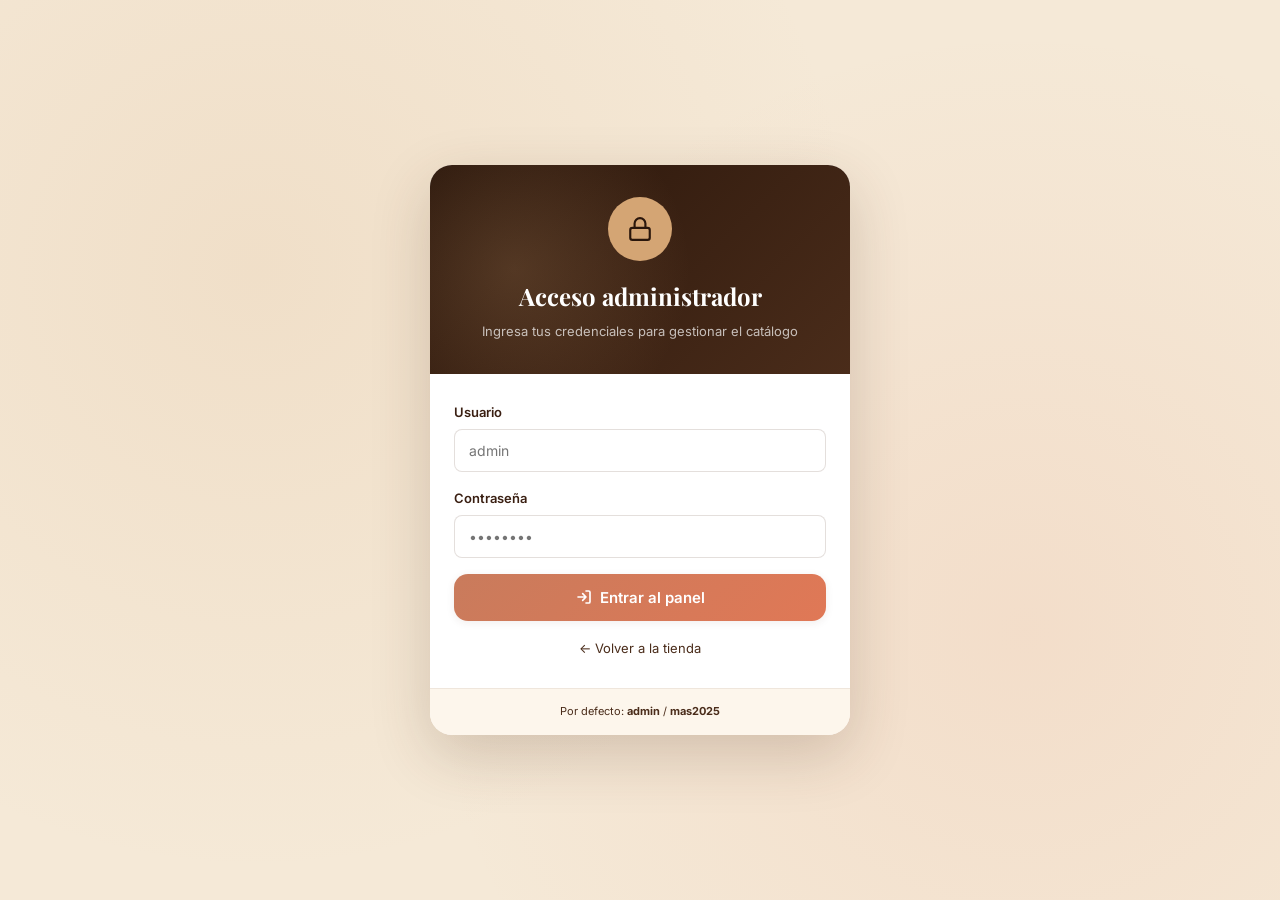
==== admin.html @ 2a743d91 "Initial commit via Netlify [skip ci]" ====
<!DOCTYPE html>
<html lang="es">
<head>
<meta charset="UTF-8" />
<meta name="viewport" content="width=device-width, initial-scale=1.0" />
<title>Admin · ¡MAS!</title>
<link rel="preconnect" href="https://fonts.googleapis.com">
<link rel="preconnect" href="https://fonts.gstatic.com" crossorigin>
<link href="https://fonts.googleapis.com/css2?family=Playfair+Display:wght@500;600;700;800&family=Inter:wght@300;400;500;600;700&display=swap" rel="stylesheet">
<link rel="stylesheet" href="css/styles.css">
<link rel="stylesheet" href="css/admin.css">
</head>
<body>

<!-- LOGIN SCREEN -->
<div class="login-screen" id="loginScreen">
  <div class="login-card">
    <div class="login-header">
      <div class="login-icon">
        <svg width="26" height="26" viewBox="0 0 24 24" fill="none" stroke="currentColor" stroke-width="2" stroke-linecap="round" stroke-linejoin="round">
          <rect width="18" height="11" x="3" y="11" rx="2" ry="2"/><path d="M7 11V7a5 5 0 0 1 10 0v4"/>
        </svg>
      </div>
      <h3>Acceso administrador</h3>
      <p>Ingresa tus credenciales para gestionar el catálogo</p>
    </div>
    <div class="login-body">
      <div class="form-group">
        <label class="form-label">Usuario</label>
        <input type="text" class="form-input" id="loginUser" placeholder="admin" autocomplete="username" />
        <div class="form-error">Usuario incorrecto.</div>
      </div>
      <div class="form-group">
        <label class="form-label">Contraseña</label>
        <input type="password" class="form-input" id="loginPass" placeholder="••••••••" autocomplete="current-password" />
        <div class="form-error">Contraseña incorrecta.</div>
      </div>
      <button class="btn-primary" style="width:100%; justify-content:center;" id="loginBtn">
        <svg width="16" height="16" viewBox="0 0 24 24" fill="none" stroke="currentColor" stroke-width="2.5" stroke-linecap="round" stroke-linejoin="round">
          <path d="M15 3h4a2 2 0 0 1 2 2v14a2 2 0 0 1-2 2h-4M10 17l5-5-5-5M15 12H3"/>
        </svg>
        Entrar al panel
      </button>
      <div style="text-align:center; margin-top:14px;">
        <a href="index.html" class="back-to-store">← Volver a la tienda</a>
      </div>
    </div>
    <div class="login-footer">
      <p>Por defecto: <strong>admin</strong> / <strong>mas2025</strong></p>
    </div>
  </div>
</div>

<!-- ADMIN PANEL -->
<div class="admin-app" id="adminApp" style="display:none;">
  <div class="admin-topbar">
    <div class="admin-topbar-title">
      <svg width="24" height="24" viewBox="0 0 24 24" fill="none" stroke="currentColor" stroke-width="2" stroke-linecap="round" stroke-linejoin="round">
        <path d="M12.22 2h-.44a2 2 0 0 0-2 2v.18a2 2 0 0 1-1 1.73l-.43.25a2 2 0 0 1-2 0l-.15-.08a2 2 0 0 0-2.73.73l-.22.38a2 2 0 0 0 .73 2.73l.15.1a2 2 0 0 1 1 1.72v.51a2 2 0 0 1-1 1.74l-.15.09a2 2 0 0 0-.73 2.73l.22.38a2 2 0 0 0 2.73.73l.15-.08a2 2 0 0 1 2 0l.43.25a2 2 0 0 1 1 1.73V20a2 2 0 0 0 2 2h.44a2 2 0 0 0 2-2v-.18a2 2 0 0 1 1-1.73l.43-.25a2 2 0 0 1 2 0l.15.08a2 2 0 0 0 2.73-.73l.22-.39a2 2 0 0 0-.73-2.73l-.15-.08a2 2 0 0 1-1-1.74v-.5a2 2 0 0 1 1-1.74l.15-.09a2 2 0 0 0 .73-2.73l-.22-.38a2 2 0 0 0-2.73-.73l-.15.08a2 2 0 0 1-2 0l-.43-.25a2 2 0 0 1-1-1.73V4a2 2 0 0 0-2-2z"/>
        <circle cx="12" cy="12" r="3"/>
      </svg>
      <h2>Administración</h2><span>¡MAS!</span>
    </div>
    <div class="admin-topbar-actions">
      <a href="index.html" class="admin-btn-ghost" title="Ver tienda">
        <svg width="14" height="14" viewBox="0 0 24 24" fill="none" stroke="currentColor" stroke-width="2" stroke-linecap="round" stroke-linejoin="round">
          <path d="M15 3h6v6M14 10l7-7M9 21H3v-6M10 14l-7 7"/>
        </svg>
        Ver tienda
      </a>
      <button class="admin-btn-ghost" onclick="exportData()" title="Exportar catálogo">
        <svg width="14" height="14" viewBox="0 0 24 24" fill="none" stroke="currentColor" stroke-width="2" stroke-linecap="round" stroke-linejoin="round">
          <path d="M21 15v4a2 2 0 0 1-2 2H5a2 2 0 0 1-2-2v-4M7 10l5 5 5-5M12 15V3"/>
        </svg>
        Exportar
      </button>
      <button class="admin-btn-ghost" onclick="doLogout()">
        <svg width="14" height="14" viewBox="0 0 24 24" fill="none" stroke="currentColor" stroke-width="2" stroke-linecap="round" stroke-linejoin="round">
          <path d="M9 21H5a2 2 0 0 1-2-2V5a2 2 0 0 1 2-2h4M16 17l5-5-5-5M21 12H9"/>
        </svg>
        Salir
      </button>
    </div>
  </div>

  <div class="admin-body">
    <div class="admin-container">
      <div class="admin-tabs">
        <button class="admin-tab active" data-tab="products" onclick="switchAdminTab('products')">
          <svg width="14" height="14" viewBox="0 0 24 24" fill="none" stroke="currentColor" stroke-width="2" stroke-linecap="round" stroke-linejoin="round">
            <path d="m7.5 4.27 9 5.15M21 8a2 2 0 0 0-1-1.73l-7-4a2 2 0 0 0-2 0l-7 4A2 2 0 0 0 3 8v8a2 2 0 0 0 1 1.73l7 4a2 2 0 0 0 2 0l7-4A2 2 0 0 0 21 16ZM3.3 7 12 12l8.7-5M12 22V12"/>
          </svg>
          Catálogo
        </button>
        <button class="admin-tab" data-tab="sections" onclick="switchAdminTab('sections')">
          <svg width="14" height="14" viewBox="0 0 24 24" fill="none" stroke="currentColor" stroke-width="2" stroke-linecap="round" stroke-linejoin="round">
            <path d="M3 6h18M3 12h18M3 18h18"/>
          </svg>
          Secciones
        </button>
        <button class="admin-tab" data-tab="settings" onclick="switchAdminTab('settings')">
          <svg width="14" height="14" viewBox="0 0 24 24" fill="none" stroke="currentColor" stroke-width="2" stroke-linecap="round" stroke-linejoin="round">
            <path d="M12.22 2h-.44a2 2 0 0 0-2 2v.18a2 2 0 0 1-1 1.73l-.43.25a2 2 0 0 1-2 0l-.15-.08a2 2 0 0 0-2.73.73l-.22.38a2 2 0 0 0 .73 2.73l.15.1a2 2 0 0 1 1 1.72v.51a2 2 0 0 1-1 1.74l-.15.09a2 2 0 0 0-.73 2.73l.22.38a2 2 0 0 0 2.73.73l.15-.08a2 2 0 0 1 2 0l.43.25a2 2 0 0 1 1 1.73V20a2 2 0 0 0 2 2h.44a2 2 0 0 0 2-2v-.18a2 2 0 0 1 1-1.73l.43-.25a2 2 0 0 1 2 0l.15.08a2 2 0 0 0 2.73-.73l.22-.39a2 2 0 0 0-.73-2.73l-.15-.08a2 2 0 0 1-1-1.74v-.5a2 2 0 0 1 1-1.74l.15-.09a2 2 0 0 0 .73-2.73l-.22-.38a2 2 0 0 0-2.73-.73l-.15.08a2 2 0 0 1-2 0l-.43-.25a2 2 0 0 1-1-1.73V4a2 2 0 0 0-2-2z"/>
            <circle cx="12" cy="12" r="3"/>
          </svg>
          Configuración
        </button>
      </div>

      <!-- TAB: PRODUCTS -->
      <div class="admin-tab-content" id="tab-products">
        <div class="admin-section-header">
          <div>
            <h3>Catálogo de productos</h3>
            <p id="productsCount">0 productos en total</p>
          </div>
          <div style="display:flex; gap:8px; align-items:center; flex-wrap:wrap;">
            <div class="admin-search">
              <svg width="14" height="14" viewBox="0 0 24 24" fill="none" stroke="currentColor" stroke-width="2" stroke-linecap="round" stroke-linejoin="round">
                <circle cx="11" cy="11" r="8"/><path d="m21 21-4.3-4.3"/>
              </svg>
              <input type="text" id="adminSearch" placeholder="Buscar..." oninput="renderAdminProducts()" />
            </div>
            <button class="btn-primary" onclick="openEditModal()">
              <svg width="16" height="16" viewBox="0 0 24 24" fill="none" stroke="currentColor" stroke-width="2.5" stroke-linecap="round" stroke-linejoin="round">
                <path d="M5 12h14M12 5v14"/>
              </svg>
              Nuevo producto
            </button>
          </div>
        </div>
        <div class="admin-products" id="adminProducts"></div>
      </div>

      <!-- TAB: SECTIONS -->
      <div class="admin-tab-content" id="tab-sections" style="display:none;">
        <div class="admin-section-header">
          <div>
            <h3>Secciones del catálogo</h3>
            <p>Organiza tus productos por secciones</p>
          </div>
        </div>
        <div class="sections-list" id="sectionsList"></div>
      </div>

      <!-- TAB: SETTINGS -->
      <div class="admin-tab-content" id="tab-settings" style="display:none;">
        <div class="admin-section-header">
          <div>
            <h3>Configuración</h3>
            <p>Gestiona las credenciales y datos del negocio</p>
          </div>
        </div>

        <div class="settings-card">
          <h4>Datos del negocio</h4>
          <div class="form-row">
            <div class="form-group">
              <label class="form-label">Nombre</label>
              <input type="text" class="form-input" id="bizName" />
            </div>
            <div class="form-group">
              <label class="form-label">Teléfono WhatsApp (con código país)</label>
              <input type="text" class="form-input" id="bizWhatsApp" placeholder="5351234567" />
            </div>
          </div>
          <div class="form-row">
            <div class="form-group">
              <label class="form-label">Zona de entrega</label>
              <input type="text" class="form-input" id="bizZone" />
            </div>
            <div class="form-group">
              <label class="form-label">Tarifa de envío (CUP)</label>
              <input type="number" class="form-input" id="bizDelivery" />
            </div>
          </div>
          <div class="form-group">
            <label class="form-label">Dirección</label>
            <input type="text" class="form-input" id="bizAddress" />
          </div>
          <button class="btn-primary" onclick="saveBusiness()">Guardar datos</button>
        </div>

        <div class="settings-card">
          <h4>Seguridad</h4>
          <div class="form-row">
            <div class="form-group">
              <label class="form-label">Usuario administrador</label>
              <input type="text" class="form-input" id="adminUser" />
            </div>
            <div class="form-group">
              <label class="form-label">Nueva contraseña</label>
              <input type="password" class="form-input" id="adminPass" placeholder="Deja vacío para no cambiar" />
            </div>
          </div>
          <button class="btn-primary" onclick="saveSecurity()">Guardar cambios</button>
        </div>

        <div class="settings-card danger">
          <h4>Zona peligrosa</h4>
          <p>Restablecer el catálogo a los productos originales eliminará todos los cambios que hayas hecho.</p>
          <button class="admin-btn-action delete" style="max-width:280px; padding:12px 16px;" onclick="resetCatalog()">
            <svg width="14" height="14" viewBox="0 0 24 24" fill="none" stroke="currentColor" stroke-width="2" stroke-linecap="round" stroke-linejoin="round">
              <path d="M3 6h18M19 6v14a2 2 0 0 1-2 2H7a2 2 0 0 1-2-2V6m3 0V4a2 2 0 0 1 2-2h4a2 2 0 0 1 2 2v2"/>
            </svg>
            Restablecer catálogo original
          </button>
        </div>
      </div>
    </div>
  </div>
</div>

<!-- EDIT PRODUCT MODAL -->
<div class="modal-backdrop edit-modal" id="editModal">
  <div class="modal" onclick="event.stopPropagation()">
    <div class="edit-header">
      <h3 id="editTitle">Editar producto</h3>
      <button class="modal-close" onclick="closeEditModal()" style="position:static; background:var(--cream-100);">×</button>
    </div>
    <div class="edit-body">
      <input type="hidden" id="editId" />

      <div class="form-group">
        <label class="form-label">Nombre del producto *</label>
        <input type="text" class="form-input" id="editName" placeholder="Ej: Croquetas de pollo" />
        <div class="form-error">El nombre es obligatorio.</div>
      </div>

      <div class="form-row">
        <div class="form-group">
          <label class="form-label">Sección *</label>
          <select class="form-select" id="editSection"></select>
        </div>
        <div class="form-group">
          <label class="form-label">Tipo *</label>
          <select class="form-select" id="editType">
            <option value="sin_freir">Sin freír (para preparar en casa)</option>
            <option value="preparado">Preparado (listo para comer)</option>
          </select>
        </div>
      </div>

      <div class="form-row">
        <div class="form-group">
          <label class="form-label">Categoría *</label>
          <input type="text" class="form-input" id="editCategory" list="categoryList" placeholder="Ej: Croquetas (10 unid)" />
          <datalist id="categoryList"></datalist>
          <div class="form-error">La categoría es obligatoria.</div>
        </div>
        <div class="form-group">
          <label class="form-label">Unidad *</label>
          <input type="text" class="form-input" id="editUnit" placeholder="Ej: 10 unidades" />
          <div class="form-error">La unidad es obligatoria.</div>
        </div>
      </div>

      <div class="form-group">
        <label class="form-label">Precio (CUP) *</label>
        <input type="number" class="form-input" id="editPrice" min="0" step="1" placeholder="0" />
        <div class="form-error">El precio debe ser mayor a 0.</div>
      </div>

      <div class="form-group">
        <label class="form-label">Ícono</label>
        <div class="emoji-picker" id="emojiPicker"></div>
      </div>

      <div style="display:flex; gap:10px; margin-top:8px;">
        <button class="btn-primary" style="flex:1; background:var(--brown-700);" onclick="closeEditModal()">Cancelar</button>
        <button class="btn-primary" style="flex:1.4;" onclick="saveEditProduct()">
          <svg width="16" height="16" viewBox="0 0 24 24" fill="none" stroke="currentColor" stroke-width="2.5" stroke-linecap="round" stroke-linejoin="round">
            <path d="M20 6 9 17l-5-5"/>
          </svg>
          Guardar
        </button>
      </div>
    </div>
  </div>
</div>

<div class="toast" id="toast"></div>

<script src="js/config.js"></script>
<script src="js/utils.js"></script>
<script src="js/admin.js"></script>

</body>
</html>
---- css/styles.css ----
/* ============ RESET & VARIABLES ============ */
*, *::before, *::after { box-sizing: border-box; margin: 0; padding: 0; }
:root {
  --cream-50: #fdf6ec;
  --cream-100: #f8ead7;
  --cream-200: #f0d9b8;
  --sand: #e8c9a0;
  --terracotta: #c97b5c;
  --terracotta-dark: #a65838;
  --brown-700: #4a2c1a;
  --brown-800: #3a1f12;
  --brown-900: #2a160b;
  --gold: #d4a574;
  --gold-dark: #b8894f;
  --accent: #e07856;
  --success: #6b9060;
  --danger: #c04040;
  --shadow-sm: 0 2px 8px rgba(74, 44, 26, 0.08);
  --shadow-md: 0 8px 24px rgba(74, 44, 26, 0.12);
  --shadow-lg: 0 20px 60px rgba(74, 44, 26, 0.2);
  --radius-sm: 8px;
  --radius-md: 14px;
  --radius-lg: 22px;
  --radius-xl: 30px;
  --transition: 0.3s cubic-bezier(0.4, 0, 0.2, 1);
}

html { scroll-behavior: smooth; }
body {
  font-family: 'Inter', -apple-system, BlinkMacSystemFont, sans-serif;
  background: var(--cream-50);
  color: var(--brown-800);
  line-height: 1.6;
  min-height: 100vh;
  -webkit-font-smoothing: antialiased;
  background-image:
    radial-gradient(circle at 10% 20%, rgba(212, 165, 116, 0.08) 0%, transparent 40%),
    radial-gradient(circle at 90% 80%, rgba(224, 120, 86, 0.06) 0%, transparent 40%);
}

h1, h2, h3, h4 { font-family: 'Playfair Display', serif; font-weight: 700; color: var(--brown-900); }
button { font-family: inherit; cursor: pointer; border: none; background: none; }
input, textarea, select { font-family: inherit; }
a { text-decoration: none; color: inherit; }

/* ============ FORMULARIOS ============ */
.form-group { margin-bottom: 16px; }
.form-label { display: block; font-size: 13px; font-weight: 600; color: var(--brown-800); margin-bottom: 6px; }
.form-input, .form-textarea, .form-select {
  width: 100%; padding: 12px 14px;
  border: 1.5px solid rgba(74, 44, 26, 0.15);
  border-radius: var(--radius-sm); background: white;
  font-size: 14px; color: var(--brown-800);
  transition: all var(--transition);
}
.form-input:focus, .form-textarea:focus, .form-select:focus {
  outline: none; border-color: var(--terracotta);
  box-shadow: 0 0 0 4px rgba(201, 123, 92, 0.1);
}
.form-textarea { min-height: 70px; resize: vertical; font-family: inherit; }
.form-row { display: grid; grid-template-columns: 1fr 1fr; gap: 12px; }
.form-error { font-size: 12px; color: var(--danger); margin-top: 4px; display: none; }
.form-group.error .form-error { display: block; }
.form-group.error .form-input,
.form-group.error .form-textarea { border-color: var(--danger); }

/* ============ BOTONES ============ */
.btn-primary {
  padding: 14px 28px;
  background: linear-gradient(135deg, var(--terracotta) 0%, var(--accent) 100%);
  color: white; border-radius: var(--radius-md);
  font-size: 15px; font-weight: 600;
  display: inline-flex; align-items: center; gap: 8px;
  transition: all var(--transition);
  box-shadow: var(--shadow-sm);
}
.btn-primary:hover { transform: translateY(-2px); box-shadow: var(--shadow-md); }
.btn-primary:disabled { opacity: 0.5; cursor: not-allowed; transform: none; }

/* ============ MODALES ============ */
.modal-backdrop {
  position: fixed; inset: 0;
  background: rgba(42, 22, 11, 0.5);
  backdrop-filter: blur(4px);
  z-index: 1000;
  opacity: 0; pointer-events: none;
  transition: opacity var(--transition);
  display: grid; place-items: center;
  padding: 20px;
}
.modal-backdrop.open { opacity: 1; pointer-events: auto; }
.modal {
  background: white; border-radius: var(--radius-lg);
  max-width: 520px; width: 100%;
  max-height: 90vh; overflow-y: auto;
  transform: scale(0.92);
  transition: transform var(--transition);
  box-shadow: var(--shadow-lg);
}
.modal-backdrop.open .modal { transform: scale(1); }

.modal-image {
  aspect-ratio: 16 / 10;
  background: linear-gradient(135deg, var(--cream-100) 0%, var(--cream-200) 100%);
  display: grid; place-items: center; position: relative;
}
.modal-emoji { font-size: 140px; }
.modal-close {
  position: absolute; top: 12px; right: 12px;
  width: 40px; height: 40px; border-radius: 50%;
  background: rgba(255, 255, 255, 0.9);
  color: var(--brown-800); display: grid; place-items: center;
  font-size: 20px; transition: all var(--transition);
}
.modal-close:hover { background: white; transform: rotate(90deg); }

.modal-body { padding: 24px; }
.modal-body .product-category { margin-bottom: 8px; }
.modal-body .product-name { font-size: 24px; margin-bottom: 12px; }
.modal-body .product-unit { font-size: 14px; margin-bottom: 16px; }

.modal-description {
  padding: 14px 16px; background: var(--cream-50);
  border-radius: var(--radius-sm); font-size: 14px;
  color: var(--brown-700); margin-bottom: 20px;
  border-left: 3px solid var(--terracotta);
}

.quantity-selector {
  display: flex; align-items: center; justify-content: space-between;
  padding: 8px 8px 8px 16px; background: var(--cream-50);
  border-radius: var(--radius-md); margin-bottom: 16px;
}
.qty-label { font-size: 13px; color: var(--brown-700); font-weight: 600; }
.qty-controls {
  display: flex; align-items: center; gap: 10px;
  background: white; padding: 4px;
  border-radius: var(--radius-sm); box-shadow: var(--shadow-sm);
}
.qty-btn {
  width: 32px; height: 32px; border-radius: 8px;
  background: var(--cream-100); color: var(--brown-800);
  display: grid; place-items: center;
  transition: all var(--transition);
}
.qty-btn:hover { background: var(--terracotta); color: white; }
.qty-btn:disabled { opacity: 0.4; cursor: not-allowed; }
.qty-value { font-weight: 700; font-size: 16px; min-width: 32px; text-align: center; }

.modal-footer { display: flex; align-items: center; justify-content: space-between; gap: 16px; }
.modal-total { font-size: 13px; color: var(--brown-700); }
.modal-total strong { display: block; font-size: 22px; color: var(--terracotta-dark); font-family: 'Playfair Display', serif; }

.edit-modal .modal { max-width: 560px; }
.edit-header {
  padding: 20px 24px; border-bottom: 1px solid rgba(74, 44, 26, 0.08);
  display: flex; align-items: center; justify-content: space-between;
}
.edit-header h3 { font-size: 20px; }
.edit-body { padding: 24px; }

/* ============ EMOJI PICKER ============ */
.emoji-picker {
  display: flex; flex-wrap: wrap; gap: 4px;
  padding: 8px; background: var(--cream-50);
  border-radius: var(--radius-sm);
  max-height: 120px; overflow-y: auto;
}
.emoji-option {
  width: 36px; height: 36px;
  border-radius: 8px; background: white;
  display: grid; place-items: center;
  font-size: 20px;
  transition: all var(--transition);
}
.emoji-option:hover { background: var(--cream-200); transform: scale(1.1); }
.emoji-option.selected { background: var(--terracotta); color: white; box-shadow: 0 2px 8px rgba(201, 123, 92, 0.4); }

/* ============ PRODUCT CARD ============ */
.product-card {
  background: white; border-radius: var(--radius-md);
  overflow: hidden; box-shadow: var(--shadow-sm);
  border: 1px solid rgba(74, 44, 26, 0.05);
  transition: all var(--transition);
  display: flex; flex-direction: column;
  cursor: pointer; position: relative;
}
.product-card:hover { transform: translateY(-4px); box-shadow: var(--shadow-lg); border-color: rgba(201, 123, 92, 0.2); }

.product-image {
  aspect-ratio: 1;
  background: linear-gradient(135deg, var(--cream-100) 0%, var(--cream-200) 100%);
  display: grid; place-items: center;
  position: relative; overflow: hidden;
}
.product-emoji {
  font-size: 80px;
  filter: drop-shadow(0 4px 12px rgba(74, 44, 26, 0.15));
  transition: transform 0.6s cubic-bezier(0.4, 0, 0.2, 1);
}
.product-card:hover .product-emoji { transform: scale(1.12) rotate(-3deg); }

.product-type {
  position: absolute; top: 12px; left: 12px;
  padding: 4px 10px; border-radius: 12px;
  font-size: 10px; font-weight: 700; text-transform: uppercase; letter-spacing: 0.5px;
  background: rgba(255, 255, 255, 0.92); backdrop-filter: blur(4px);
}
.type-sin_freir { color: var(--terracotta-dark); }
.type-preparado { color: var(--success); }

.product-info { padding: 16px; display: flex; flex-direction: column; flex: 1; }
.product-category { font-size: 11px; color: var(--brown-700); font-weight: 600; letter-spacing: 0.5px; text-transform: uppercase; margin-bottom: 6px; }
.product-name { font-family: 'Playfair Display', serif; font-size: 17px; font-weight: 600; color: var(--brown-900); line-height: 1.3; margin-bottom: 4px; }
.product-unit { font-size: 12px; color: var(--brown-700); margin-bottom: 14px; }
.product-footer { display: flex; justify-content: space-between; align-items: center; margin-top: auto; }
.product-price { font-size: 20px; font-weight: 700; color: var(--terracotta-dark); }
.product-price span { font-size: 12px; color: var(--brown-700); font-weight: 500; }

.add-btn {
  width: 40px; height: 40px; border-radius: 12px;
  background: var(--brown-900); color: white;
  display: grid; place-items: center;
  transition: all var(--transition);
}
.add-btn:hover { background: var(--terracotta); transform: scale(1.08); }

.empty-state { grid-column: 1 / -1; text-align: center; padding: 64px 24px; color: var(--brown-700); }
.empty-state svg { color: var(--gold); margin-bottom: 16px; }
.empty-state h4 { font-size: 20px; margin-bottom: 8px; }

/* ============ TOAST ============ */
.toast {
  position: fixed; bottom: 24px; left: 50%;
  transform: translateX(-50%) translateY(100px);
  background: var(--brown-900); color: white;
  padding: 12px 20px; border-radius: var(--radius-lg);
  font-size: 14px; font-weight: 500; box-shadow: var(--shadow-lg);
  z-index: 9999; opacity: 0; transition: all var(--transition);
  display: inline-flex; align-items: center; gap: 8px;
  max-width: calc(100vw - 40px);
}
.toast.show { opacity: 1; transform: translateX(-50%) translateY(0); }

/* ============ SCROLLBAR ============ */
::-webkit-scrollbar { width: 10px; height: 10px; }
::-webkit-scrollbar-track { background: var(--cream-50); }
::-webkit-scrollbar-thumb { background: var(--sand); border-radius: 5px; }
::-webkit-scrollbar-thumb:hover { background: var(--gold); }

/* ============ RESPONSIVE (compartido) ============ */
@media (max-width: 768px) {
  .modal { max-height: 92vh; }
  .modal-emoji { font-size: 100px; }
  .modal-body { padding: 20px; }
  .modal-body .product-name { font-size: 20px; }
  .form-row { grid-template-columns: 1fr; }
}
---- css/admin.css ----
body { background: #f5e9d7; }

/* ============ LOGIN SCREEN ============ */
.login-screen {
  min-height: 100vh;
  display: grid; place-items: center;
  padding: 20px;
  background:
    radial-gradient(circle at 20% 30%, rgba(212, 165, 116, 0.15) 0%, transparent 50%),
    radial-gradient(circle at 80% 70%, rgba(224, 120, 86, 0.1) 0%, transparent 50%);
}
.login-card {
  max-width: 420px; width: 100%;
  background: white;
  border-radius: var(--radius-lg);
  box-shadow: var(--shadow-lg);
  overflow: hidden;
}
.login-header {
  background: linear-gradient(135deg, var(--brown-900) 0%, var(--brown-700) 100%);
  padding: 32px 24px;
  color: white;
  text-align: center;
  position: relative;
}
.login-header::before {
  content: ""; position: absolute; inset: 0;
  background-image: radial-gradient(circle at 20% 50%, rgba(212, 165, 116, 0.2) 0%, transparent 50%);
  pointer-events: none;
}
.login-icon {
  width: 64px; height: 64px;
  background: var(--gold);
  border-radius: 50%;
  display: grid; place-items: center;
  margin: 0 auto 16px;
  color: var(--brown-900);
  position: relative;
}
.login-header h3 {
  font-size: 24px; color: white;
  font-family: 'Playfair Display', serif;
  margin-bottom: 6px; position: relative;
}
.login-header p { font-size: 13px; color: rgba(255,255,255,0.7); position: relative; }
.login-body { padding: 28px 24px; }
.login-footer {
  padding: 14px 24px;
  border-top: 1px solid rgba(74, 44, 26, 0.08);
  font-size: 11px; color: var(--brown-700);
  text-align: center; background: var(--cream-50);
}
.back-to-store {
  font-size: 13px; color: var(--brown-700);
  display: inline-flex; align-items: center; gap: 4px;
  transition: color var(--transition);
}
.back-to-store:hover { color: var(--terracotta); }

/* ============ ADMIN APP ============ */
.admin-app {
  display: flex; flex-direction: column;
  min-height: 100vh;
}

.admin-topbar {
  background: var(--brown-900);
  color: white;
  padding: 16px 24px;
  display: flex; align-items: center; justify-content: space-between;
  gap: 16px;
  box-shadow: var(--shadow-md);
  flex-shrink: 0;
  position: sticky; top: 0; z-index: 50;
}
.admin-topbar-title { display: flex; align-items: center; gap: 12px; }
.admin-topbar-title svg { color: var(--gold); }
.admin-topbar-title h2 {
  font-family: 'Playfair Display', serif;
  font-size: 20px; font-weight: 700; color: white;
}
.admin-topbar-title span {
  font-size: 12px; color: rgba(255,255,255,0.6);
  margin-left: 4px; font-family: 'Inter', sans-serif; font-weight: 400;
}
.admin-topbar-actions { display: flex; gap: 8px; align-items: center; flex-wrap: wrap; }
.admin-btn-ghost {
  padding: 8px 14px; border-radius: 10px;
  background: rgba(255,255,255,0.08); color: white;
  font-size: 13px; font-weight: 500;
  display: inline-flex; align-items: center; gap: 6px;
  transition: all var(--transition);
}
.admin-btn-ghost:hover { background: rgba(255,255,255,0.15); }
.admin-btn-ghost.primary { background: var(--terracotta); }
.admin-btn-ghost.primary:hover { background: var(--terracotta-dark); }

.admin-body { flex: 1; overflow-y: auto; padding: 24px; }
.admin-container { max-width: 1100px; margin: 0 auto; }

.admin-tabs {
  display: flex; gap: 4px; margin-bottom: 24px;
  background: white; padding: 4px;
  border-radius: var(--radius-md);
  box-shadow: var(--shadow-sm);
  width: fit-content;
}
.admin-tab {
  padding: 10px 18px; border-radius: 10px;
  font-size: 13px; font-weight: 600;
  color: var(--brown-700);
  transition: all var(--transition);
  display: inline-flex; align-items: center; gap: 6px;
}
.admin-tab:hover { background: var(--cream-50); }
.admin-tab.active { background: var(--brown-900); color: white; }

.admin-section-header {
  display: flex; justify-content: space-between; align-items: center;
  margin-bottom: 20px; flex-wrap: wrap; gap: 12px;
}
.admin-section-header h3 { font-size: 22px; }
.admin-section-header p { font-size: 14px; color: var(--brown-700); }

.admin-search { position: relative; max-width: 300px; flex: 1; }
.admin-search input {
  width: 100%; padding: 10px 12px 10px 38px;
  border: 1.5px solid rgba(74, 44, 26, 0.15);
  border-radius: var(--radius-sm); background: white; font-size: 13px;
}
.admin-search input:focus { outline: none; border-color: var(--terracotta); }
.admin-search svg {
  position: absolute; left: 12px; top: 50%;
  transform: translateY(-50%); color: var(--brown-700);
}

.admin-products {
  display: grid;
  grid-template-columns: repeat(auto-fill, minmax(320px, 1fr));
  gap: 16px;
}

.admin-product {
  background: white;
  border-radius: var(--radius-md);
  padding: 16px;
  box-shadow: var(--shadow-sm);
  border: 1px solid rgba(74, 44, 26, 0.08);
  display: flex; flex-direction: column;
  transition: all var(--transition);
}
.admin-product:hover { box-shadow: var(--shadow-md); }
.admin-product.inactive { opacity: 0.55; }

.admin-product-header { display: flex; gap: 12px; margin-bottom: 12px; }
.admin-product-icon {
  width: 56px; height: 56px; flex-shrink: 0;
  border-radius: 12px;
  background: linear-gradient(135deg, var(--cream-100) 0%, var(--cream-200) 100%);
  display: grid; place-items: center; font-size: 30px;
}
.admin-product-title { flex: 1; min-width: 0; }
.admin-product-title h4 {
  font-family: 'Playfair Display', serif;
  font-size: 15px; font-weight: 600;
  color: var(--brown-900); margin-bottom: 2px; line-height: 1.3;
  overflow: hidden; text-overflow: ellipsis;
  display: -webkit-box;
  -webkit-line-clamp: 2;
  -webkit-box-orient: vertical;
}
.admin-product-title .cat { font-size: 11px; color: var(--brown-700); font-weight: 500; letter-spacing: 0.3px; }

.admin-product-meta {
  display: grid; grid-template-columns: repeat(2, 1fr);
  gap: 8px; padding: 10px;
  background: var(--cream-50);
  border-radius: 8px;
  margin-bottom: 12px;
  font-size: 12px;
}
.admin-product-meta .item { display: flex; flex-direction: column; gap: 2px; }
.admin-product-meta .label { font-size: 10px; color: var(--brown-700); text-transform: uppercase; letter-spacing: 0.3px; font-weight: 600; }
.admin-product-meta .value { color: var(--brown-900); font-weight: 600; }

.admin-product-actions { display: flex; gap: 6px; margin-top: auto; }
.admin-btn-action {
  flex: 1; padding: 9px;
  border-radius: 8px;
  font-size: 12px; font-weight: 600;
  display: inline-flex; align-items: center; justify-content: center; gap: 4px;
  transition: all var(--transition);
}
.admin-btn-action.edit { background: var(--cream-100); color: var(--brown-800); }
.admin-btn-action.edit:hover { background: var(--cream-200); }
.admin-btn-action.toggle { background: var(--cream-50); color: var(--brown-700); border: 1.5px solid rgba(74, 44, 26, 0.1); }
.admin-btn-action.toggle:hover { background: white; border-color: var(--terracotta); }
.admin-btn-action.delete { background: rgba(192, 64, 64, 0.08); color: var(--danger); }
.admin-btn-action.delete:hover { background: var(--danger); color: white; }

.status-badge {
  display: inline-block; padding: 2px 8px;
  border-radius: 10px; font-size: 10px; font-weight: 700;
  text-transform: uppercase; letter-spacing: 0.5px;
  white-space: nowrap;
}
.status-active { background: rgba(107, 144, 96, 0.15); color: var(--success); }
.status-inactive { background: rgba(192, 64, 64, 0.15); color: var(--danger); }

/* ============ SECTIONS TAB ============ */
.sections-list { display: flex; flex-direction: column; gap: 12px; }
.section-item {
  background: white; padding: 20px;
  border-radius: var(--radius-md);
  box-shadow: var(--shadow-sm);
  border: 1px solid rgba(74, 44, 26, 0.08);
  display: flex; align-items: center; justify-content: space-between;
  gap: 16px; flex-wrap: wrap;
}
.section-info h4 { font-size: 16px; margin-bottom: 4px; }
.section-info p { font-size: 13px; color: var(--brown-700); }
.section-count {
  background: var(--cream-100);
  padding: 4px 10px; border-radius: 12px;
  font-size: 11px; font-weight: 600;
  color: var(--brown-700);
}

/* ============ SETTINGS TAB ============ */
.settings-card {
  background: white; padding: 24px;
  border-radius: var(--radius-md);
  box-shadow: var(--shadow-sm);
  border: 1px solid rgba(74, 44, 26, 0.05);
  margin-bottom: 16px;
}
.settings-card h4 { font-size: 17px; margin-bottom: 16px; }
.settings-card p { font-size: 13px; color: var(--brown-700); margin-bottom: 14px; }
.settings-card.danger { border: 1px solid rgba(192, 64, 64, 0.2); }
.settings-card.danger h4 { color: var(--danger); }

/* ============ RESPONSIVE ============ */
@media (max-width: 768px) {
  .admin-topbar { padding: 12px 16px; flex-wrap: wrap; }
  .admin-topbar-title h2 { font-size: 17px; }
  .admin-topbar-actions { width: 100%; justify-content: flex-end; }
  .admin-body { padding: 16px; }
  .admin-tabs { overflow-x: auto; max-width: 100%; width: 100%; }
  .admin-products { grid-template-columns: 1fr; }
  .admin-product-meta { grid-template-columns: 1fr 1fr; }
  .form-row { grid-template-columns: 1fr; }
  .login-card { margin: 0 12px; }
}

@media (max-width: 480px) {
  .admin-topbar-actions { gap: 6px; }
  .admin-btn-ghost { padding: 6px 10px; font-size: 12px; }
  .admin-btn-ghost span { display: none; }
}
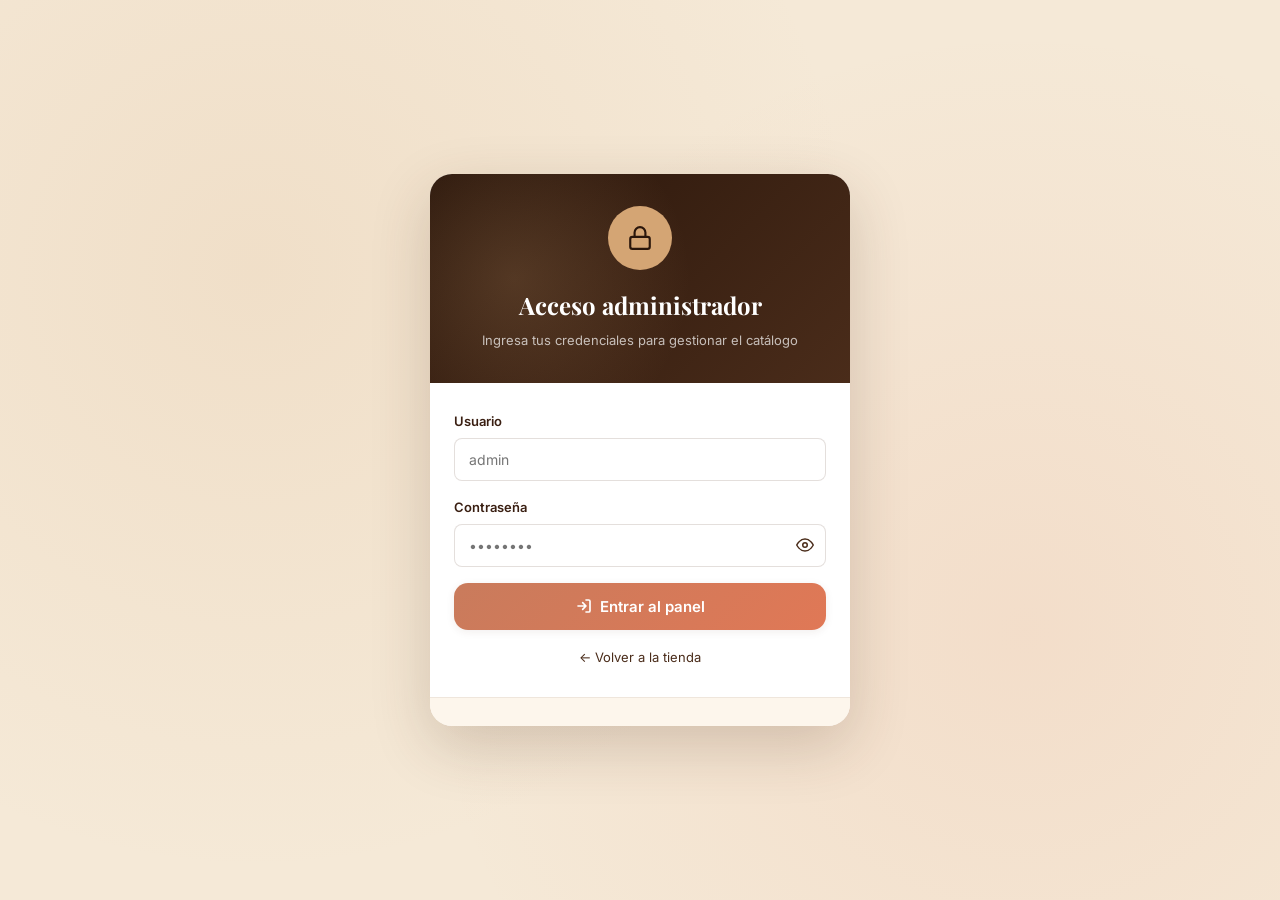
==== commit d213ec42: "Modify admin login page to remove default credentials and add password visibility option (6aa0759641" ====
--- a/admin.html
+++ b/admin.html
@@ -32,7 +32,20 @@
       </div>
       <div class="form-group">
         <label class="form-label">Contraseña</label>
-        <input type="password" class="form-input" id="loginPass" placeholder="••••••••" autocomplete="current-password" />
+        <div class="password-wrapper">
+          <input type="password" class="form-input" id="loginPass" placeholder="••••••••" autocomplete="current-password" />
+          <button type="button" class="password-toggle" id="togglePass" aria-label="Mostrar contraseña" onclick="
+            var i=document.getElementById('loginPass');
+            var b=document.getElementById('togglePass');
+            if(i.type==='password'){i.type='text';b.innerHTML='<svg width=&quot;18&quot; height=&quot;18&quot; viewBox=&quot;0 0 24 24&quot; fill=&quot;none&quot; stroke=&quot;currentColor&quot; stroke-width=&quot;2&quot; stroke-linecap=&quot;round&quot; stroke-linejoin=&quot;round&quot;><path d=&quot;M17.94 17.94A10.07 10.07 0 0 1 12 20c-7 0-11-8-11-8a18.45 18.45 0 0 1 5.06-5.94M9.9 4.24A9.12 9.12 0 0 1 12 4c7 0 11 8 11 8a18.5 18.5 0 0 1-2.16 3.19m-6.72-1.07a3 3 0 1 1-4.24-4.24&quot;/><line x1=&quot;1&quot; y1=&quot;1&quot; x2=&quot;23&quot; y2=&quot;23&quot;/></svg>';b.setAttribute('aria-label','Ocultar contraseña');}
+            else{i.type='password';b.innerHTML='<svg width=&quot;18&quot; height=&quot;18&quot; viewBox=&quot;0 0 24 24&quot; fill=&quot;none&quot; stroke=&quot;currentColor&quot; stroke-width=&quot;2&quot; stroke-linecap=&quot;round&quot; stroke-linejoin=&quot;round&quot;><path d=&quot;M1 12s4-8 11-8 11 8 11 8-4 8-11 8-11-8-11-8z&quot;/><circle cx=&quot;12&quot; cy=&quot;12&quot; r=&quot;3&quot;/></svg>';b.setAttribute('aria-label','Mostrar contraseña');}
+          ">
+            <svg width="18" height="18" viewBox="0 0 24 24" fill="none" stroke="currentColor" stroke-width="2" stroke-linecap="round" stroke-linejoin="round">
+              <path d="M1 12s4-8 11-8 11 8 11 8-4 8-11 8-11-8-11-8z"/>
+              <circle cx="12" cy="12" r="3"/>
+            </svg>
+          </button>
+        </div>
         <div class="form-error">Contraseña incorrecta.</div>
       </div>
       <button class="btn-primary" style="width:100%; justify-content:center;" id="loginBtn">
@@ -46,7 +59,6 @@
       </div>
     </div>
     <div class="login-footer">
-      <p>Por defecto: <strong>admin</strong> / <strong>mas2025</strong></p>
     </div>
   </div>
 </div>
--- a/css/admin.css
+++ b/css/admin.css
@@ -50,6 +50,31 @@
   font-size: 11px; color: var(--brown-700);
   text-align: center; background: var(--cream-50);
 }
+.password-wrapper {
+  position: relative;
+  display: flex;
+  align-items: center;
+}
+.password-wrapper .form-input {
+  padding-right: 44px;
+  width: 100%;
+}
+.password-toggle {
+  position: absolute;
+  right: 8px;
+  top: 50%;
+  transform: translateY(-50%);
+  background: none;
+  border: none;
+  cursor: pointer;
+  color: var(--brown-700);
+  display: flex;
+  align-items: center;
+  padding: 4px;
+  border-radius: 4px;
+  transition: color var(--transition);
+}
+.password-toggle:hover { color: var(--brown-900); }
 .back-to-store {
   font-size: 13px; color: var(--brown-700);
   display: inline-flex; align-items: center; gap: 4px;
